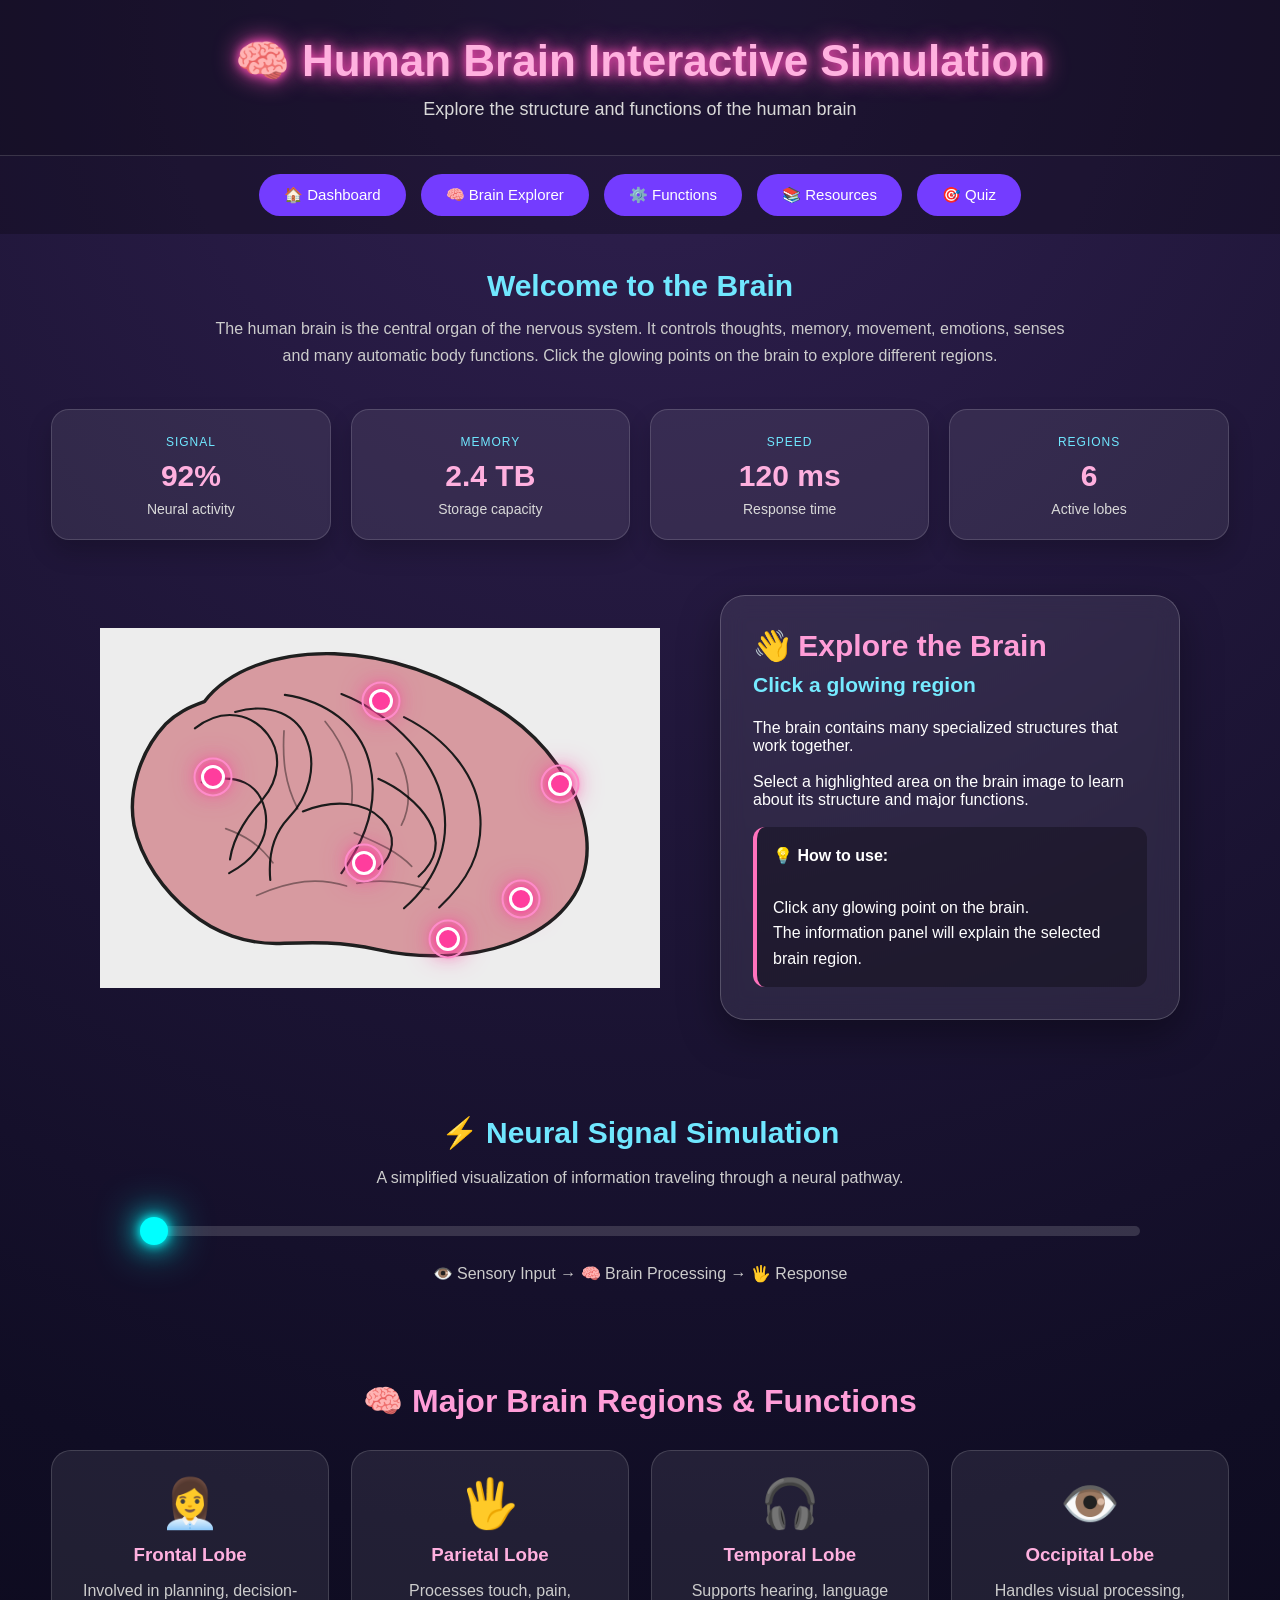
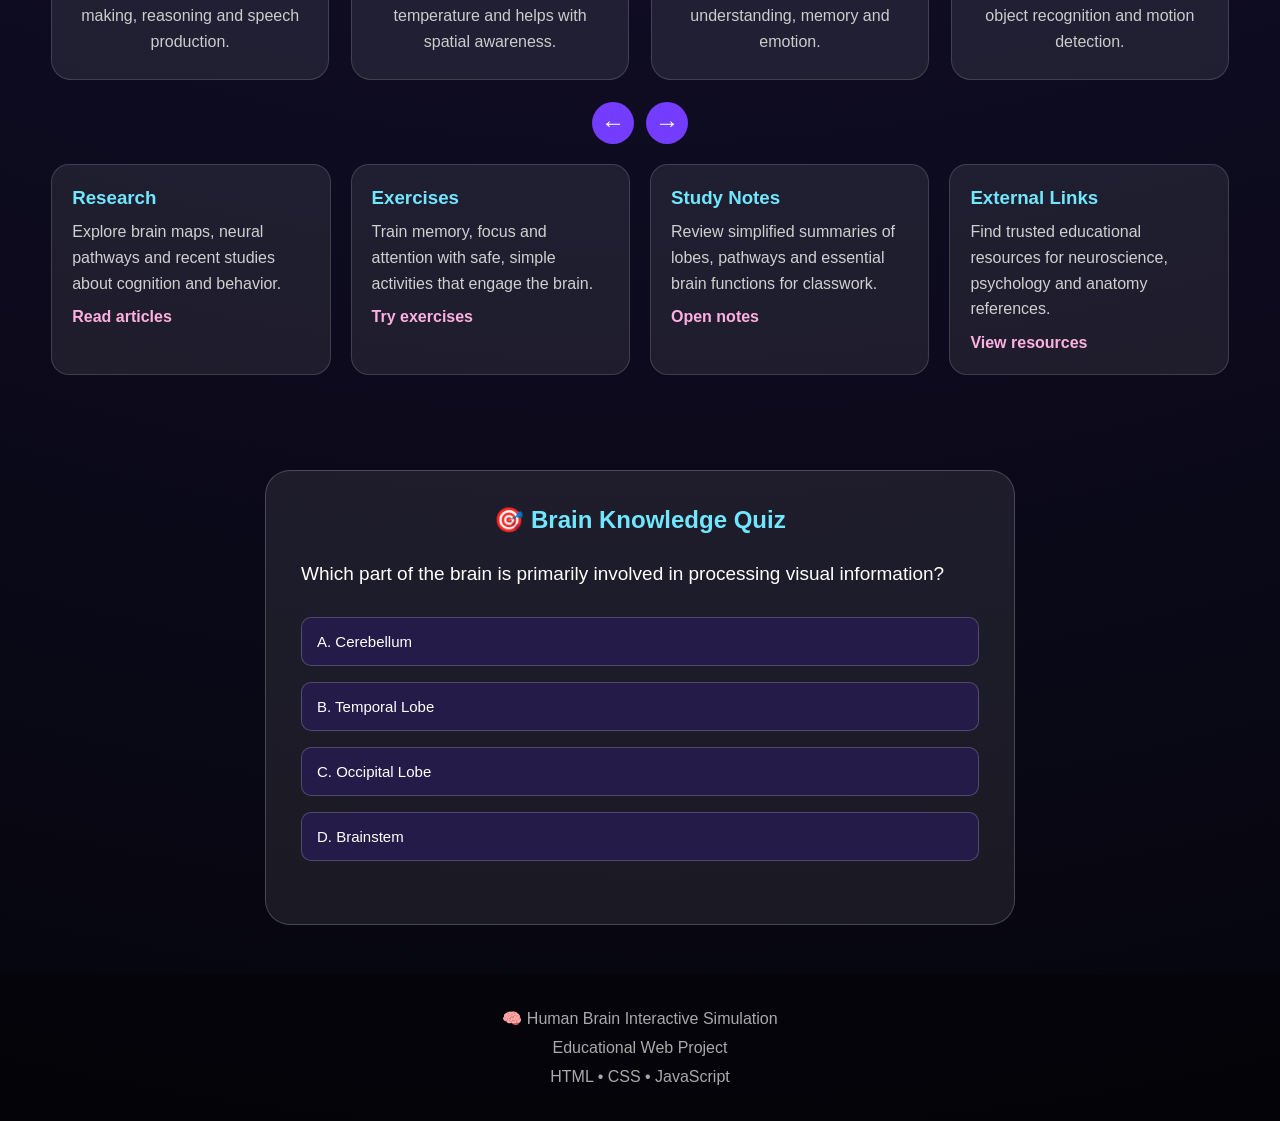
==== index.html @ b9a17d15 "Add Human Brain Interactive Simulation" ====
<!DOCTYPE html>
<html lang="en">
<head>
<meta charset="UTF-8">

<meta name="viewport"
      content="width=device-width, initial-scale=1.0">

<title>Human Brain Interactive Simulation</title>

<style>

/* =====================================================
   GENERAL
===================================================== */

* {
    margin: 0;
    padding: 0;
    box-sizing: border-box;
}

html {
    scroll-behavior: smooth;
}

body {
    font-family: Arial, Helvetica, sans-serif;

    background:
        radial-gradient(circle at top,
        #302050,
        #100d24 55%,
        #05050d);

    color: white;

    min-height: 100vh;
}


/* =====================================================
   HEADER
===================================================== */

header {
    text-align: center;

    padding: 35px 20px;

    background: rgba(0, 0, 0, 0.35);

    border-bottom: 1px solid
                rgba(255,255,255,0.15);
}

header h1 {
    font-size: 44px;

    color: #ffb1df;

    text-shadow:
        0 0 10px #ff4fb7,
        0 0 25px #ff4fb7;
}

header p {
    margin-top: 12px;

    font-size: 18px;

    color: #d9d9d9;
}


/* =====================================================
   NAVIGATION
===================================================== */

nav {
    display: flex;

    justify-content: center;

    gap: 15px;

    padding: 18px;

    flex-wrap: wrap;

    background: rgba(0,0,0,0.25);
}

nav button,
nav a {
    border: none;

    padding: 12px 25px;

    border-radius: 30px;

    background: #743cff;

    color: white;

    font-size: 15px;

    cursor: pointer;

    transition: 0.3s;

    text-decoration: none;
}

nav button:hover,
nav a:hover {
    background: #a66bff;

    transform: translateY(-3px);

    box-shadow:
        0 5px 20px rgba(150,80,255,0.5);
}


/* =====================================================
   MAIN CONTAINER
===================================================== */

.container {
    width: 92%;

    max-width: 1250px;

    margin: auto;
}


/* =====================================================
   INTRODUCTION
===================================================== */

.introduction {
    text-align: center;

    padding: 35px 10px 10px;
}

.introduction h2 {
    color: #70e7ff;

    font-size: 30px;

    margin-bottom: 12px;
}

.introduction p {
    color: #cccccc;

    line-height: 1.7;

    max-width: 850px;

    margin: auto;
}


/* =====================================================
   DASHBOARD
===================================================== */

.dashboard {
    display: grid;
    grid-template-columns: repeat(auto-fit, minmax(180px, 1fr));
    gap: 20px;
    padding: 30px 0 10px;
}

.metric-card {
    background: rgba(255,255,255,0.08);
    border: 1px solid rgba(255,255,255,0.15);
    border-radius: 18px;
    padding: 22px 18px;
    text-align: center;
    box-shadow: 0 12px 24px rgba(0,0,0,0.2);
}

.metric-card .tag {
    display: inline-block;
    margin-bottom: 10px;
    font-size: 12px;
    letter-spacing: 1px;
    text-transform: uppercase;
    color: #70e7ff;
}

.metric-card .value {
    font-size: 30px;
    font-weight: bold;
    color: #ffb0df;
}

.metric-card .label {
    margin-top: 8px;
    font-size: 14px;
    color: #d9d9d9;
}


/* =====================================================
   BRAIN EXPLORER
===================================================== */

.brain-section {

    display: flex;

    justify-content: center;

    align-items: center;

    gap: 60px;

    flex-wrap: wrap;

    padding: 45px 0;
}


/* =====================================================
   REAL BRAIN IMAGE
===================================================== */

.real-brain {

    position: relative;

    width: 560px;

    max-width: 95%;

    animation:
        brainFloat 4s ease-in-out infinite;
}

.brain-visual {

    position: relative;

    width: 100%;

    height: 360px;

    border-radius: 0;

    background: #ededed;

    overflow: hidden;

    display: flex;

    align-items: center;

    justify-content: center;
}

.brain-svg {

    width: 100%;

    height: 100%;

    display: block;

    animation: brainBreath 4s ease-in-out infinite;
}

.brain-animated {

    position: absolute;

    inset: 0;

    pointer-events: none;

    background:
        radial-gradient(circle at 30% 20%, rgba(255,255,255,0.5), transparent 18%),
        radial-gradient(circle at 65% 55%, rgba(255,120,200,0.18), transparent 24%),
        radial-gradient(circle at 50% 50%, rgba(255,255,255,0.08), transparent 52%);

    animation: brainGlow 3s ease-in-out infinite;
}

.brain-shell {

    fill: #d79aa0;

    stroke: #1f1f1f;

    stroke-width: 4;

    stroke-linejoin: round;
}

.brain-groove {

    fill: none;

    stroke: #1b1b1b;

    stroke-width: 2.5;

    stroke-linecap: round;
}

.brain-detail {

    fill: none;

    stroke: rgba(0,0,0,0.4);

    stroke-width: 2;

    stroke-linecap: round;
}

.neuron {

    position: absolute;

    width: 10px;

    height: 10px;

    border-radius: 50%;

    background: rgba(116, 240, 255, 0.9);

    box-shadow:
        0 0 10px rgba(116, 240, 255, 0.8),
        0 0 18px rgba(255, 110, 210, 0.7);

    animation: neuronPulse 2.8s ease-in-out infinite;
}

.neuron:nth-child(1) { left: 24%; top: 30%; animation-delay: 0s; }
.neuron:nth-child(2) { left: 41%; top: 20%; animation-delay: 0.3s; }
.neuron:nth-child(3) { left: 56%; top: 24%; animation-delay: 0.6s; }
.neuron:nth-child(4) { left: 69%; top: 31%; animation-delay: 0.9s; }
.neuron:nth-child(5) { left: 48%; top: 43%; animation-delay: 1.2s; }
.neuron:nth-child(6) { left: 31%; top: 48%; animation-delay: 1.5s; }
.neuron:nth-child(7) { left: 62%; top: 56%; animation-delay: 1.8s; }
.neuron:nth-child(8) { left: 46%; top: 64%; animation-delay: 2.1s; }
.neuron:nth-child(9) { left: 70%; top: 68%; animation-delay: 2.4s; }
.neuron:nth-child(10) { left: 58%; top: 80%; animation-delay: 2.7s; }
.neuron:nth-child(11) { left: 35%; top: 72%; animation-delay: 3s; }
.neuron:nth-child(12) { left: 21%; top: 60%; animation-delay: 3.3s; }


/* =====================================================
   BRAIN HOTSPOTS
===================================================== */

.hotspot {

    position: absolute;

    width: 24px;

    height: 24px;

    border-radius: 50%;

    border: 3px solid white;

    background: #ff3d9d;

    cursor: pointer;

    z-index: 10;

    box-shadow:
        0 0 8px #ff3d9d,
        0 0 18px #ff3d9d,
        0 0 30px #ff3d9d;

    transition: 0.3s;
}


/* Pulsating outer circle */

.hotspot::before {

    content: "";

    position: absolute;

    width: 35px;

    height: 35px;

    left: 50%;

    top: 50%;

    transform:
        translate(-50%, -50%);

    border:
        2px solid #ff8bca;

    border-radius: 50%;

    animation: pulse 1.6s infinite;
}


/* Hover */

.hotspot:hover {

    transform: scale(1.45);

    background: cyan;

    box-shadow:
        0 0 10px cyan,
        0 0 25px cyan,
        0 0 40px cyan;
}


/* =====================================================
   HOTSPOT LABELS
===================================================== */

.hotspot span {

    position: absolute;

    left: 32px;

    top: -6px;

    background:
        rgba(0,0,0,0.9);

    padding: 7px 11px;

    border-radius: 7px;

    color: white;

    font-size: 13px;

    white-space: nowrap;

    opacity: 0;

    pointer-events: none;

    transition: 0.3s;

    border: 1px solid
            rgba(255,255,255,0.3);
}

.hotspot:hover span {
    opacity: 1;
}


/* =====================================================
   HOTSPOT POSITIONS
===================================================== */

/*
   These positions assume a
   SIDE-VIEW BRAIN IMAGE.
*/

.frontal-hotspot {

    left: 18%;

    top: 38%;
}

.parietal-hotspot {

    left: 48%;

    top: 17%;
}

.temporal-hotspot {

    left: 45%;

    top: 62%;
}

.occipital-hotspot {

    left: 80%;

    top: 40%;
}

.cerebellum-hotspot {

    left: 73%;

    top: 72%;
}

.brainstem-hotspot {

    left: 60%;

    top: 83%;
}


/* =====================================================
   INFORMATION CARD
===================================================== */

.info-card {

    width: 460px;

    min-height: 390px;

    padding: 32px;

    border-radius: 25px;

    background:
        rgba(255,255,255,0.08);

    border:
        1px solid
        rgba(255,255,255,0.2);

    backdrop-filter: blur(12px);

    box-shadow:
        0 15px 40px
        rgba(0,0,0,0.35);

    transition: 0.3s;
}

.info-card h2 {

    color: #ff9dd8;

    font-size: 30px;

    margin-bottom: 10px;
}

.character {

    color: #75eaff;

    font-size: 21px;

    font-weight: bold;

    margin-bottom: 22px;
}

.info-card h3 {

    margin-top: 10px;

    color: #fff;
}

.info-card ul {

    margin: 15px 0 20px 22px;

    line-height: 1.8;

    color: #eeeeee;
}

.example {

    padding: 16px;

    border-radius: 12px;

    background:
        rgba(0,0,0,0.3);

    border-left:
        4px solid #ff72bd;

    line-height: 1.6;
}


/* =====================================================
   NEURAL SIGNAL SECTION
===================================================== */

.signal-section {

    text-align: center;

    padding: 50px 0;
}

.signal-section h2 {

    color: #70e7ff;

    font-size: 30px;

    margin-bottom: 15px;
}

.signal-section p {

    color: #cccccc;

    line-height: 1.6;
}


/* Signal track */

.signal-track {

    width: 90%;

    max-width: 1000px;

    height: 10px;

    margin:
        35px auto 25px;

    background:
        rgba(255,255,255,0.15);

    border-radius: 20px;

    position: relative;

    overflow: visible;
}


/* Moving signal */

.signal {

    position: absolute;

    width: 28px;

    height: 28px;

    top: -9px;

    left: 0;

    border-radius: 50%;

    background: cyan;

    box-shadow:
        0 0 10px cyan,
        0 0 25px cyan,
        0 0 45px cyan;

    animation:
        moveSignal 3s linear infinite;
}


/* =====================================================
   FUNCTION CARDS
===================================================== */

#functions {

    padding: 45px 0;
}

.section-title {

    text-align: center;

    color: #ff9dd8;

    font-size: 32px;

    margin-bottom: 30px;
}

.functions {
    display: grid;
    grid-template-columns: repeat(auto-fit, minmax(230px, 1fr));
    gap: 22px;
}

.function-slider {
    position: relative;
    overflow: hidden;
    margin-top: 18px;
}

.function-slides {
    display: flex;
    transition: transform 0.5s ease;
}

.function-slide {
    min-width: 100%;
    display: grid;
    grid-template-columns: repeat(auto-fit, minmax(220px, 1fr));
    gap: 22px;
}

.function-card {

    padding: 25px;

    min-height: 210px;

    text-align: center;

    border-radius: 20px;

    background:
        rgba(255,255,255,0.08);

    border:
        1px solid
        rgba(255,255,255,0.15);

    transition: 0.3s;
}

.function-card:hover {

    transform:
        translateY(-10px)
        scale(1.02);

    background:
        rgba(255,255,255,0.14);

    box-shadow:
        0 15px 30px
        rgba(0,0,0,0.3);
}

.emoji {

    font-size: 48px;

    margin-bottom: 12px;
}

.function-card h3 {

    color: #ffb0df;

    margin-bottom: 12px;
}

.function-card p {

    color: #cccccc;

    line-height: 1.6;
}

.slider-controls {
    display: flex;
    justify-content: center;
    gap: 12px;
    margin-top: 22px;
}

.slider-controls button {
    border: none;
    border-radius: 50%;
    width: 42px;
    height: 42px;
    background: #743cff;
    color: white;
    font-size: 24px;
    cursor: pointer;
    transition: 0.3s;
}

.slider-controls button:hover {
    background: #9d6cff;
    transform: translateY(-2px);
}

.resource-grid {
    display: grid;
    grid-template-columns: repeat(auto-fit, minmax(220px, 1fr));
    gap: 20px;
    margin-top: 20px;
}

.resource-card {
    background: rgba(255,255,255,0.08);
    border: 1px solid rgba(255,255,255,0.15);
    border-radius: 18px;
    padding: 22px 20px;
    color: #eaeaea;
}

.resource-card h3 {
    color: #70e7ff;
    margin-bottom: 10px;
}

.resource-card p {
    color: #d0d0d0;
    line-height: 1.6;
    margin-bottom: 12px;
}

.resource-card a {
    color: #ffb0df;
    text-decoration: none;
    font-weight: bold;
}

.resource-card a:hover {
    text-decoration: underline;
}


/* =====================================================
   QUIZ
===================================================== */

.quiz {

    max-width: 750px;

    margin:
        50px auto;

    padding: 35px;

    border-radius: 25px;

    background:
        rgba(255,255,255,0.08);

    border:
        1px solid
        rgba(255,255,255,0.2);
}

.quiz h2 {

    text-align: center;

    color: #70e7ff;

    margin-bottom: 25px;
}

#question {

    font-size: 19px;

    line-height: 1.6;

    margin-bottom: 20px;
}

.option {

    width: 100%;

    padding: 15px;

    margin: 8px 0;

    border-radius: 10px;

    border:
        1px solid
        rgba(255,255,255,0.2);

    background:
        #251b48;

    color: white;

    cursor: pointer;

    text-align: left;

    font-size: 15px;

    transition: 0.2s;
}

.option:hover {

    background: #51347e;

    transform:
        translateX(5px);
}

#quizResult {

    margin-top: 20px;

    font-size: 18px;

    font-weight: bold;

    text-align: center;
}


/* =====================================================
   QUIZ NEXT BUTTON
===================================================== */

#nextQuestion {

    display: none;

    margin: 20px auto 0;

    padding: 12px 25px;

    border: none;

    border-radius: 25px;

    background: #743cff;

    color: white;

    cursor: pointer;

    font-size: 15px;
}

#nextQuestion:hover {

    background: #a66bff;
}


/* =====================================================
   FOOTER
===================================================== */

footer {

    margin-top: 50px;

    padding: 30px;

    text-align: center;

    background:
        rgba(0,0,0,0.4);

    color: #aaaaaa;

    line-height: 1.8;
}


/* =====================================================
   ANIMATIONS
===================================================== */

@keyframes brainFloat {

    0%, 100% {
        transform:
            translateY(0);
    }

    50% {
        transform:
            translateY(-10px);
    }
}


@keyframes pulse {

    0% {

        transform:
            translate(-50%, -50%)
            scale(0.6);

        opacity: 1;
    }

    100% {

        transform:
            translate(-50%, -50%)
            scale(1.8);

        opacity: 0;
    }
}


@keyframes moveSignal {

    0% {

        left: 0%;
    }

    100% {

        left: 100%;
    }
}

@keyframes brainBreath {

    0%, 100% {
        transform: scale(1) translateY(0px);
        filter: saturate(1) brightness(1);
    }

    50% {
        transform: scale(1.015) translateY(-5px);
        filter: saturate(1.08) brightness(1.04);
    }
}

@keyframes brainGlow {

    0%, 100% {
        opacity: 0.5;
        transform: scale(0.98);
    }

    50% {
        opacity: 1;
        transform: scale(1.04);
    }
}

@keyframes neuronPulse {

    0%, 100% {
        transform: scale(0.9);
        opacity: 0.7;
    }

    50% {
        transform: scale(1.35);
        opacity: 1;
    }
}


/* =====================================================
   MOBILE RESPONSIVE
===================================================== */

@media(max-width: 700px) {

    header h1 {

        font-size: 30px;
    }

    header p {

        font-size: 15px;
    }

    .brain-section {

        gap: 30px;
    }

    .real-brain {

        width: 360px;
    }

    .info-card {

        width: 95%;

        padding: 25px;
    }

    .hotspot {

        width: 18px;

        height: 18px;
    }

    .hotspot span {

        font-size: 10px;

        left: 25px;
    }

    .section-title {

        font-size: 27px;
    }
}

</style>
</head>


<body>


<!-- =====================================================
     HEADER
===================================================== -->

<header>

    <h1>
        🧠 Human Brain Interactive Simulation
    </h1>

    <p>
        Explore the structure and functions of the human brain
    </p>

</header>


<!-- =====================================================
     NAVIGATION
===================================================== -->

<nav>
    <a href="index.html">🏠 Dashboard</a>
    <a href="explorer.html">🧠 Brain Explorer</a>
    <a href="functions.html">⚙️ Functions</a>
    <a href="resources.html">📚 Resources</a>
    <a href="index.html#quiz">🎯 Quiz</a>
</nav>


<div class="container">


<!-- =====================================================
     INTRODUCTION
===================================================== -->

<section class="introduction">

    <h2>
        Welcome to the Brain
    </h2>

    <p>

        The human brain is the central organ of the
        nervous system. It controls thoughts, memory,
        movement, emotions, senses and many automatic
        body functions.

        Click the glowing points on the brain to
        explore different regions.

    </p>

</section>


<section class="dashboard">

    <div class="metric-card">
        <div class="tag">Signal</div>
        <div class="value">92%</div>
        <div class="label">Neural activity</div>
    </div>

    <div class="metric-card">
        <div class="tag">Memory</div>
        <div class="value">2.4 TB</div>
        <div class="label">Storage capacity</div>
    </div>

    <div class="metric-card">
        <div class="tag">Speed</div>
        <div class="value">120 ms</div>
        <div class="label">Response time</div>
    </div>

    <div class="metric-card">
        <div class="tag">Regions</div>
        <div class="value">6</div>
        <div class="label">Active lobes</div>
    </div>

</section>


<!-- =====================================================
     BRAIN EXPLORER
===================================================== -->

<section
    class="brain-section"
    id="brain">


    <!-- REAL BRAIN -->

    <div class="real-brain">

        <div class="brain-visual" aria-label="Animated brain illustration">
            <svg class="brain-svg" viewBox="0 0 650 420" xmlns="http://www.w3.org/2000/svg" role="img" aria-label="Human brain illustration">
                <path class="brain-shell" d="M120 86
                    C147 50, 203 28, 272 30
                    C341 32, 405 58, 465 96
                    C519 131, 560 188, 566 244
                    C572 303, 536 343, 487 364
                    C430 388, 365 385, 321 375
                    C278 365, 239 367, 208 368
                    C170 369, 133 356, 104 332
                    C73 307, 46 270, 38 230
                    C31 193, 44 145, 75 112
                    C88 99, 101 93, 120 86 Z"/>

                <path class="brain-groove" d="M109 117 C143 91, 176 101, 194 124 C210 145, 209 175, 188 200 C173 217, 154 241, 150 270"/>
                <path class="brain-groove" d="M156 98 C197 86, 230 102, 240 132 C251 161, 243 196, 218 222 C203 238, 194 260, 197 294"/>
                <path class="brain-groove" d="M214 78 C261 85, 301 113, 312 155 C324 198, 311 243, 280 286"/>
                <path class="brain-groove" d="M280 77 C331 97, 382 144, 396 194 C410 245, 394 291, 353 327"/>
                <path class="brain-groove" d="M353 104 C403 129, 439 172, 442 220 C445 263, 427 295, 394 326"/>
                <path class="brain-groove" d="M117 180 C159 168, 184 182, 191 213 C197 245, 179 270, 149 286"/>
                <path class="brain-groove" d="M235 214 C272 199, 307 203, 327 223 C345 242, 342 264, 323 281"/>
                <path class="brain-groove" d="M323 176 C346 186, 370 204, 382 225 C396 249, 391 271, 370 290"/>

                <path class="brain-detail" d="M213 120 C211 154, 214 182, 229 211"/>
                <path class="brain-detail" d="M261 109 C287 140, 295 171, 292 205"/>
                <path class="brain-detail" d="M344 146 C361 175, 362 207, 350 230"/>
                <path class="brain-detail" d="M145 234 C167 242, 184 252, 200 274"/>
                <path class="brain-detail" d="M295 239 C320 250, 343 259, 362 278"/>
                <path class="brain-detail" d="M181 312 C223 294, 253 291, 286 301"/>
                <path class="brain-detail" d="M298 298 C322 293, 351 295, 382 305"/>
            </svg>
        </div>


        <!-- FRONTAL -->

        <button
            class="hotspot frontal-hotspot"
            onclick="showPart('frontal')">

            <span>
                Frontal Lobe
            </span>

        </button>


        <!-- PARIETAL -->

        <button
            class="hotspot parietal-hotspot"
            onclick="showPart('parietal')">

            <span>
                Parietal Lobe
            </span>

        </button>


        <!-- TEMPORAL -->

        <button
            class="hotspot temporal-hotspot"
            onclick="showPart('temporal')">

            <span>
                Temporal Lobe
            </span>

        </button>


        <!-- OCCIPITAL -->

        <button
            class="hotspot occipital-hotspot"
            onclick="showPart('occipital')">

            <span>
                Occipital Lobe
            </span>

        </button>


        <!-- CEREBELLUM -->

        <button
            class="hotspot cerebellum-hotspot"
            onclick="showPart('cerebellum')">

            <span>
                Cerebellum
            </span>

        </button>


        <!-- BRAINSTEM -->

        <button
            class="hotspot brainstem-hotspot"
            onclick="showPart('brainstem')">

            <span>
                Brainstem
            </span>

        </button>

    </div>


    <!-- INFORMATION CARD -->

    <div
        class="info-card"
        id="infoCard">


        <h2>
            👋 Explore the Brain
        </h2>


        <div class="character">

            Click a glowing region

        </div>


        <p>

            The brain contains many specialized
            structures that work together.

        </p>


        <br>


        <p>

            Select a highlighted area on the
            brain image to learn about its
            structure and major functions.

        </p>


        <br>


        <div class="example">

            💡 <b>How to use:</b>

            <br><br>

            Click any glowing point on the
            brain.

            <br>

            The information panel will explain
            the selected brain region.

        </div>

    </div>

</section>


<!-- =====================================================
     NEURAL SIGNAL
===================================================== -->

<section
    class="signal-section"
    id="signal">


    <h2>
        ⚡ Neural Signal Simulation
    </h2>


    <p>

        A simplified visualization of information
        traveling through a neural pathway.

    </p>


    <div class="signal-track">

        <div class="signal"></div>

    </div>


    <p>

        👁️ Sensory Input

        →

        🧠 Brain Processing

        →

        🖐️ Response

    </p>

</section>


<!-- =====================================================
     BRAIN FUNCTIONS
===================================================== -->

<section id="functions">


    <h2 class="section-title">

        🧠 Major Brain Regions & Functions

    </h2>


    <div class="function-slider">
        <div class="function-slides" id="functionSlides">

            <div class="function-slide">
                <div class="function-card">
                    <div class="emoji">👩‍💼</div>
                    <h3>Frontal Lobe</h3>
                    <p>Involved in planning, decision-making, reasoning and speech production.</p>
                </div>

                <div class="function-card">
                    <div class="emoji">🖐️</div>
                    <h3>Parietal Lobe</h3>
                    <p>Processes touch, pain, temperature and helps with spatial awareness.</p>
                </div>

                <div class="function-card">
                    <div class="emoji">🎧</div>
                    <h3>Temporal Lobe</h3>
                    <p>Supports hearing, language understanding, memory and emotion.</p>
                </div>

                <div class="function-card">
                    <div class="emoji">👁️</div>
                    <h3>Occipital Lobe</h3>
                    <p>Handles visual processing, object recognition and motion detection.</p>
                </div>
            </div>

            <div class="function-slide">
                <div class="function-card">
                    <div class="emoji">🤸</div>
                    <h3>Cerebellum</h3>
                    <p>Coordinates movement, balance, posture and precision during action.</p>
                </div>

                <div class="function-card">
                    <div class="emoji">❤️</div>
                    <h3>Brainstem</h3>
                    <p>Controls breathing, heartbeat, alertness and basic survival functions.</p>
                </div>

                <div class="function-card">
                    <div class="emoji">🧠</div>
                    <h3>Hippocampus</h3>
                    <p>Helps form new memories and connects experiences with context.</p>
                </div>

                <div class="function-card">
                    <div class="emoji">⚡</div>
                    <h3>Thalamus</h3>
                    <p>Relays sensory information before it reaches higher brain regions.</p>
                </div>
            </div>

            <div class="function-slide">
                <div class="function-card">
                    <div class="emoji">🧩</div>
                    <h3>Amygdala</h3>
                    <p>Processes emotions and helps detect threats or social signals.</p>
                </div>

                <div class="function-card">
                    <div class="emoji">🏃</div>
                    <h3>Motor Cortex</h3>
                    <p>Plans and executes voluntary muscle movement across the body.</p>
                </div>

                <div class="function-card">
                    <div class="emoji">🗣️</div>
                    <h3>Broca Area</h3>
                    <p>Helps produce fluent speech and language expression.</p>
                </div>

                <div class="function-card">
                    <div class="emoji">📖</div>
                    <h3>Wernicke Area</h3>
                    <p>Helps understand spoken and written language meaning.</p>
                </div>
            </div>
        </div>
    </div>

    <div class="slider-controls">
        <button id="prevSlide" aria-label="Previous slide">←</button>
        <button id="nextSlide" aria-label="Next slide">→</button>
    </div>

    <div class="resource-grid">
        <div class="resource-card">
            <h3>Research</h3>
            <p>Explore brain maps, neural pathways and recent studies about cognition and behavior.</p>
            <a href="#">Read articles</a>
        </div>

        <div class="resource-card">
            <h3>Exercises</h3>
            <p>Train memory, focus and attention with safe, simple activities that engage the brain.</p>
            <a href="#">Try exercises</a>
        </div>

        <div class="resource-card">
            <h3>Study Notes</h3>
            <p>Review simplified summaries of lobes, pathways and essential brain functions for classwork.</p>
            <a href="#">Open notes</a>
        </div>

        <div class="resource-card">
            <h3>External Links</h3>
            <p>Find trusted educational resources for neuroscience, psychology and anatomy references.</p>
            <a href="#">View resources</a>
        </div>
    </div>

</section>


<!-- =====================================================
     QUIZ
===================================================== -->

<section
    class="quiz"
    id="quiz">


    <h2>
        🎯 Brain Knowledge Quiz
    </h2>


    <p id="question">

        Which part of the brain is primarily
        involved in processing visual information?

    </p>


    <button
        class="option"
        onclick="checkAnswer(this, false)">

        A. Cerebellum

    </button>


    <button
        class="option"
        onclick="checkAnswer(this, false)">

        B. Temporal Lobe

    </button>


    <button
        class="option"
        onclick="checkAnswer(this, true)">

        C. Occipital Lobe

    </button>


    <button
        class="option"
        onclick="checkAnswer(this, false)">

        D. Brainstem

    </button>


    <div id="quizResult"></div>


    <button
        id="nextQuestion"
        onclick="nextQuestion()">

        Next Question →

    </button>

</section>


</div>


<!-- =====================================================
     FOOTER
===================================================== -->

<footer>

    <p>
        🧠 Human Brain Interactive Simulation
    </p>

    <p>
        Educational Web Project
    </p>

    <p>
        HTML • CSS • JavaScript
    </p>

</footer>


<script>


/* =====================================================
   BRAIN DATA
===================================================== */

const brainParts = {


    frontal: {

        name: "👩‍💼 Frontal Lobe",

        character: "The Manager",

        functions: [

            "Planning and decision-making",

            "Problem solving and reasoning",

            "Voluntary movement",

            "Personality and behavior",

            "Speech production"
        ],

        example:
        "When you plan your day, solve a problem or decide what action to take, the frontal lobe is involved."

    },


    parietal: {

        name: "🖐️ Parietal Lobe",

        character: "The Sensor",

        functions: [

            "Processes touch",

            "Processes temperature",

            "Processes pain",

            "Spatial awareness",

            "Helps identify object location"
        ],

        example:
        "When you touch an object and identify its temperature or texture, sensory processing involves the parietal lobe."

    },


    temporal: {

        name: "🎧 Temporal Lobe",

        character: "The Listener",

        functions: [

            "Processes sound",

            "Language comprehension",

            "Memory processing",

            "Object recognition",

            "Emotional processing"
        ],

        example:
        "When you listen to someone speaking and understand what they are saying, the temporal lobe is involved."

    },


    occipital: {

        name: "👁️ Occipital Lobe",

        character: "The Viewer",

        functions: [

            "Processes visual information",

            "Processes shapes",

            "Processes color",

            "Processes motion",

            "Visual recognition"
        ],

        example:
        "When you look at a picture and identify its colors, shapes and objects, visual processing occurs mainly in the occipital lobe."

    },


    cerebellum: {

        name: "🤸 Cerebellum",

        character: "The Coordinator",

        functions: [

            "Coordinates movement",

            "Maintains balance",

            "Supports posture",

            "Motor learning",

            "Improves movement precision"
        ],

        example:
        "When you walk, ride a bicycle or perform a coordinated movement, the cerebellum contributes to coordination and balance."

    },


    brainstem: {

        name: "❤️ Brainstem",

        character: "The Controller",

        functions: [

            "Supports breathing",

            "Helps regulate heart rate",

            "Controls important reflexes",

            "Supports alertness and arousal",

            "Connects brain with spinal cord"
        ],

        example:
        "The brainstem contains important neural pathways and supports automatic functions such as breathing and cardiovascular regulation."

    }

};


/* =====================================================
   DISPLAY BRAIN INFORMATION
===================================================== */

function showPart(part) {


    const data = brainParts[part];


    let list = "";


    data.functions.forEach(function(item) {

        list += `<li>${item}</li>`;

    });


    document.getElementById("infoCard").innerHTML = `

        <h2>
            ${data.name}
        </h2>

        <div class="character">

            Character:
            ${data.character}

        </div>

        <h3>
            🔬 Main Functions
        </h3>

        <ul>
            ${list}
        </ul>

        <div class="example">

            💡 <b>Real-Life Example:</b>

            <br>

            ${data.example}

        </div>

    `;


    /* Smooth highlight */

    document.getElementById("infoCard")
        .style.transform = "scale(1.02)";


    setTimeout(function() {

        document.getElementById("infoCard")
            .style.transform = "scale(1)";

    }, 250);

}


/* =====================================================
   NAVIGATION
===================================================== */

function scrollToSection(id) {

    const element =
        document.getElementById(id);


    if (element) {

        element.scrollIntoView({

            behavior: "smooth",

            block: "start"

        });

    }

}


/* =====================================================
   QUIZ QUESTIONS
===================================================== */

const quizQuestions = [


    {

        question:
        "Which part of the brain is primarily involved in processing visual information?",

        options: [

            "A. Cerebellum",

            "B. Temporal Lobe",

            "C. Occipital Lobe",

            "D. Brainstem"

        ],

        answer: 2

    },


    {

        question:
        "Which brain region is important for coordination and balance?",

        options: [

            "A. Cerebellum",

            "B. Occipital Lobe",

            "C. Frontal Lobe",

            "D. Temporal Lobe"

        ],

        answer: 0

    },


    {

        question:
        "Which lobe is strongly involved in planning and decision-making?",

        options: [

            "A. Occipital Lobe",

            "B. Frontal Lobe",

            "C. Temporal Lobe",

            "D. Cerebellum"

        ],

        answer: 1

    },


    {

        question:
        "Which structure connects the brain with the spinal cord and supports vital automatic functions?",

        options: [

            "A. Brainstem",

            "B. Parietal Lobe",

            "C. Cerebellum",

            "D. Occipital Lobe"

        ],

        answer: 0

    },


    {

        question:
        "Which structure is especially important for forming new memories?",

        options: [

            "A. Hippocampus",

            "B. Brainstem",

            "C. Occipital Lobe",

            "D. Motor Cortex"

        ],

        answer: 0

    },


    {

        question:
        "Which lobe processes touch, pain and temperature?",

        options: [

            "A. Temporal Lobe",

            "B. Parietal Lobe",

            "C. Frontal Lobe",

            "D. Occipital Lobe"

        ],

        answer: 1

    },


    {

        question:
        "Which area helps produce fluent spoken language?",

        options: [

            "A. Wernicke Area",

            "B. Cerebellum",

            "C. Broca Area",

            "D. Thalamus"

        ],

        answer: 2

    },


    {

        question:
        "What is one important role of the thalamus?",

        options: [

            "A. Relaying sensory information",

            "B. Controlling muscle balance",

            "C. Producing speech sounds",

            "D. Creating visual color"

        ],

        answer: 0

    },


    {

        question:
        "Which structure is strongly associated with processing emotional responses?",

        options: [

            "A. Amygdala",

            "B. Occipital Lobe",

            "C. Spinal Cord",

            "D. Cerebellum"

        ],

        answer: 0

    },


    {

        question:
        "What do neurons use to communicate across synapses?",

        options: [

            "A. Neurotransmitters",

            "B. Red blood cells",

            "C. Bone tissue",

            "D. Digestive enzymes"

        ],

        answer: 0

    }

];


let currentQuestion = 0;

let score = 0;

let answered = false;


/* =====================================================
   LOAD QUIZ QUESTION
===================================================== */

function loadQuestion() {


    const q =
        quizQuestions[currentQuestion];


    document.getElementById("question")
        .textContent = q.question;


    const buttons =
        document.querySelectorAll(".option");


    buttons.forEach(function(button, index) {

        button.textContent =
            q.options[index];

        button.style.background =
            "#251b48";

        button.style.pointerEvents =
            "auto";

    });


    document.getElementById("quizResult")
        .textContent = "";


    document.getElementById("nextQuestion")
        .style.display = "none";


    answered = false;

}


/* =====================================================
   CHECK ANSWER
===================================================== */

function checkAnswer(button, correct) {


    if (answered) {

        return;

    }


    answered = true;


    const buttons =
        document.querySelectorAll(".option");


    const q =
        quizQuestions[currentQuestion];


    const clickedIndex =
        Array.from(buttons)
            .indexOf(button);


    if (clickedIndex === q.answer) {


        score++;


        document.getElementById("quizResult")
            .textContent =
            "✅ Correct! Great job!";


        document.getElementById("quizResult")
            .style.color =
            "#70ff9b";


    } else {


        document.getElementById("quizResult")
            .textContent =
            "❌ Incorrect. The correct answer is " +
            q.options[q.answer];


        document.getElementById("quizResult")
            .style.color =
            "#ff8585";

    }


    buttons.forEach(function(btn) {

        btn.style.pointerEvents =
            "none";

    });


    document.getElementById("nextQuestion")
        .style.display = "block";

}


/* =====================================================
   NEXT QUESTION
===================================================== */

function nextQuestion() {


    currentQuestion++;


    if (currentQuestion >=
        quizQuestions.length) {


        document.getElementById("question")
            .textContent =
            "🎉 Quiz Completed!";


        document.querySelectorAll(".option")
            .forEach(function(button) {

                button.style.display =
                    "none";

            });


        document.getElementById("quizResult")
            .textContent =
            "Your Score: " +
            score +
            " / " +
            quizQuestions.length;


        document.getElementById("quizResult")
            .style.color =
            "#70e7ff";


        document.getElementById("nextQuestion")
            .style.display =
            "none";


        return;

    }


    loadQuestion();

}


/* =====================================================
   FUNCTION SLIDER
===================================================== */

const slides = Array.from(document.querySelectorAll('.function-slide'));
let currentSlideIndex = 0;

function updateFunctionSlider() {
    const track = document.getElementById('functionSlides');
    if (!track || slides.length === 0) return;

    track.style.transform = `translateX(-${currentSlideIndex * 100}%)`;
}

document.getElementById('prevSlide')?.addEventListener('click', () => {
    currentSlideIndex = (currentSlideIndex - 1 + slides.length) % slides.length;
    updateFunctionSlider();
});

document.getElementById('nextSlide')?.addEventListener('click', () => {
    currentSlideIndex = (currentSlideIndex + 1) % slides.length;
    updateFunctionSlider();
});

updateFunctionSlider();


/* =====================================================
   START QUIZ
===================================================== */

loadQuestion();


</script>


</body>
</html>
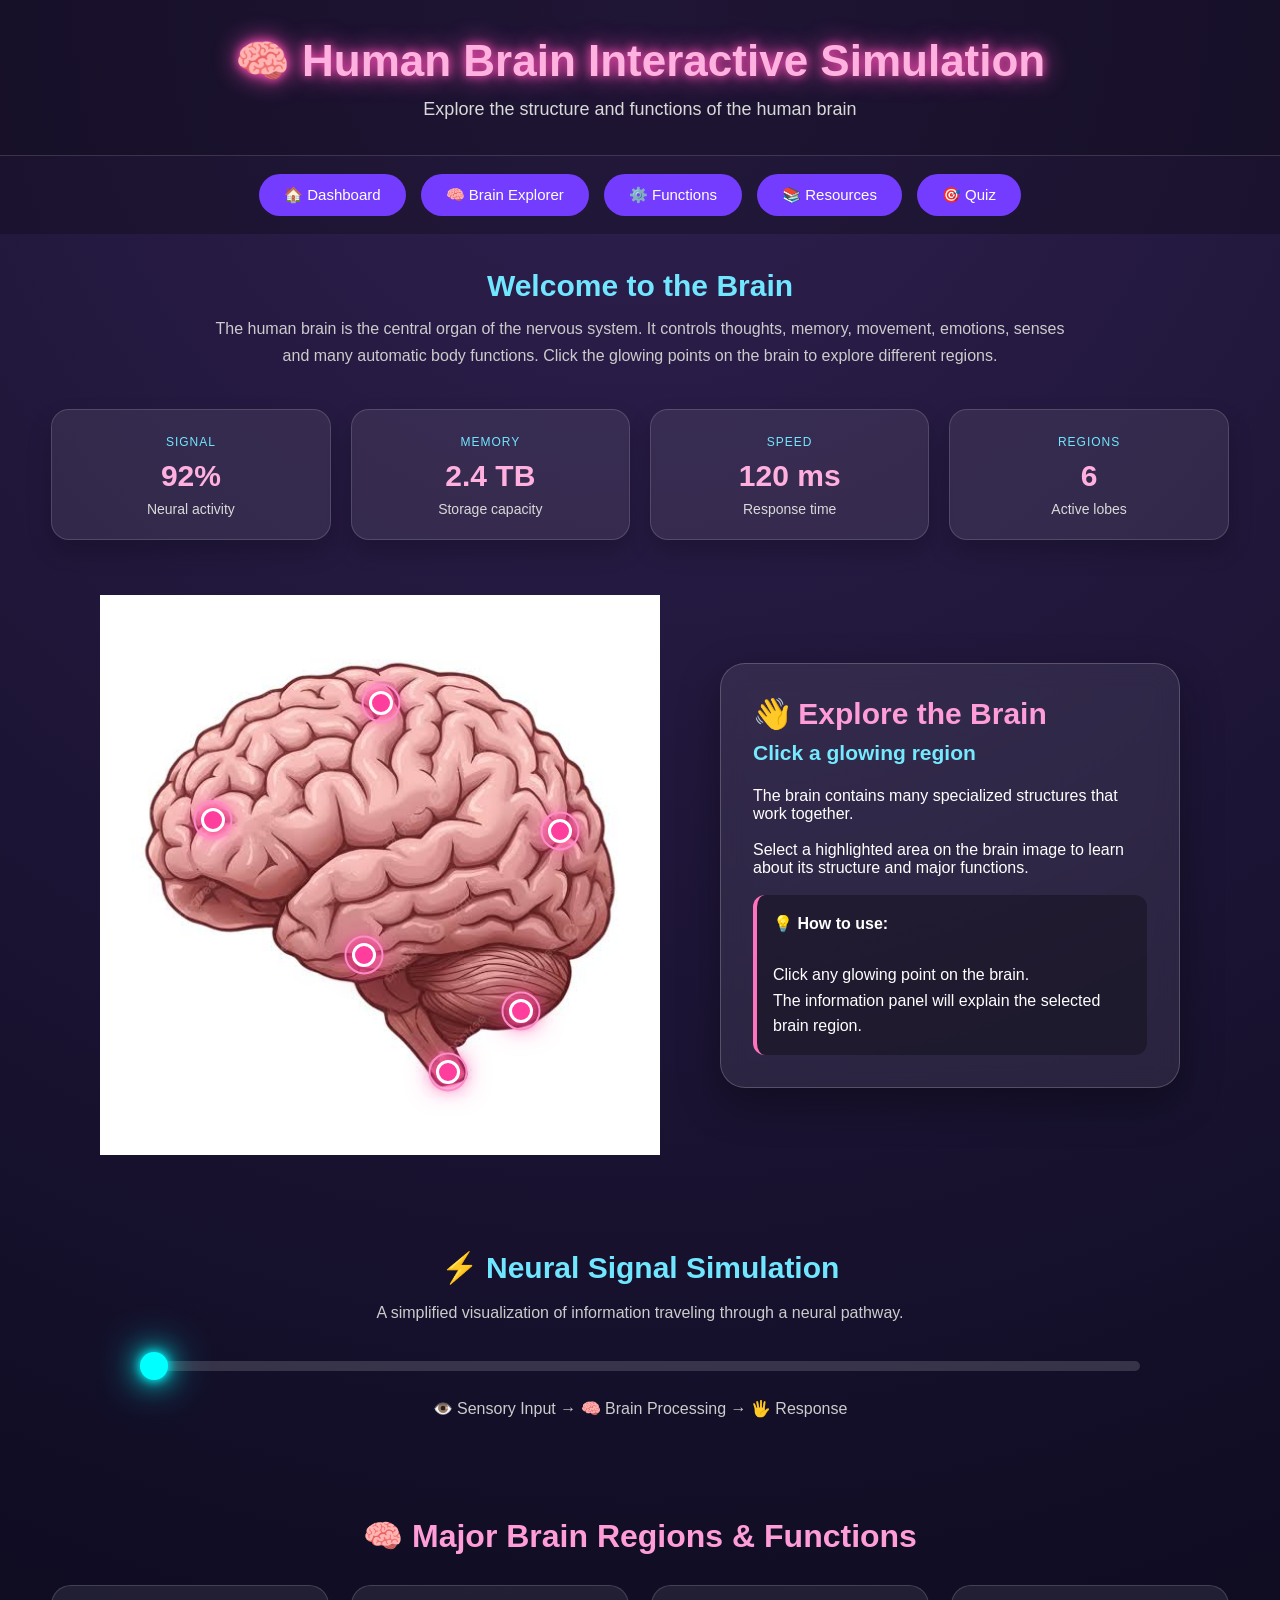
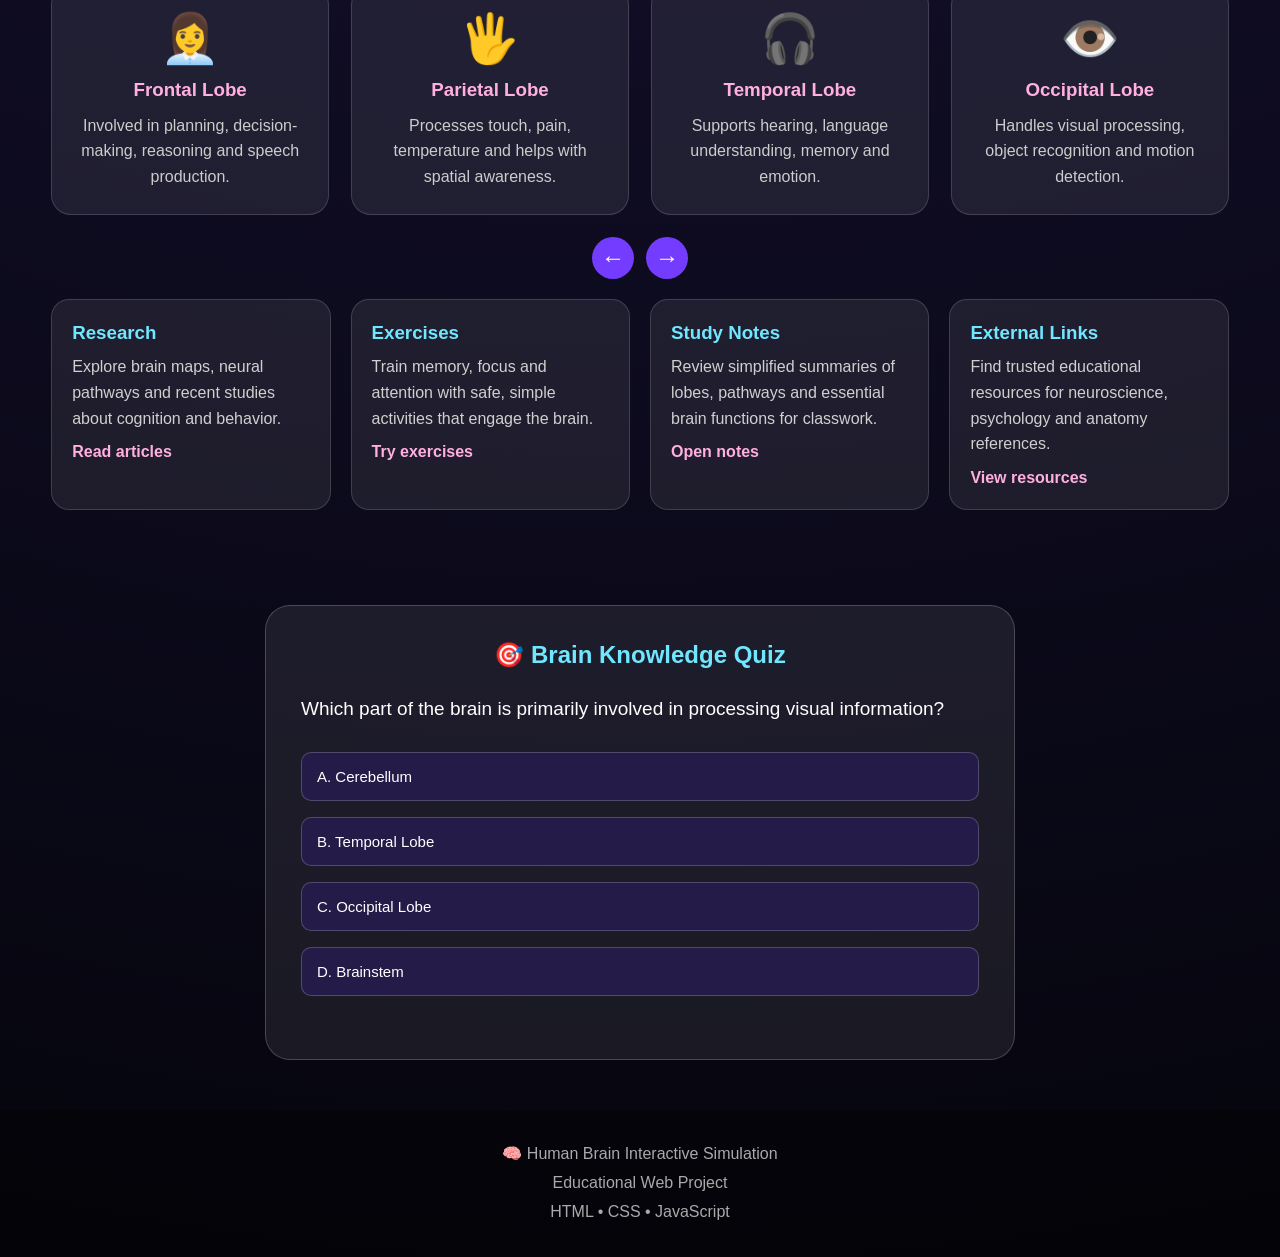
==== commit f09739b2: "Replace SVG brain with brain.png image" ====
--- a/index.html
+++ b/index.html
@@ -249,11 +249,7 @@
 
     width: 100%;
 
-    height: 360px;
-
-    border-radius: 0;
-
-    background: #ededed;
+    background: transparent;
 
     overflow: hidden;
 
@@ -264,97 +260,14 @@
     justify-content: center;
 }
 
-.brain-svg {
+.brain-img {
 
     width: 100%;
 
-    height: 100%;
-
     display: block;
 
     animation: brainBreath 4s ease-in-out infinite;
 }
-
-.brain-animated {
-
-    position: absolute;
-
-    inset: 0;
-
-    pointer-events: none;
-
-    background:
-        radial-gradient(circle at 30% 20%, rgba(255,255,255,0.5), transparent 18%),
-        radial-gradient(circle at 65% 55%, rgba(255,120,200,0.18), transparent 24%),
-        radial-gradient(circle at 50% 50%, rgba(255,255,255,0.08), transparent 52%);
-
-    animation: brainGlow 3s ease-in-out infinite;
-}
-
-.brain-shell {
-
-    fill: #d79aa0;
-
-    stroke: #1f1f1f;
-
-    stroke-width: 4;
-
-    stroke-linejoin: round;
-}
-
-.brain-groove {
-
-    fill: none;
-
-    stroke: #1b1b1b;
-
-    stroke-width: 2.5;
-
-    stroke-linecap: round;
-}
-
-.brain-detail {
-
-    fill: none;
-
-    stroke: rgba(0,0,0,0.4);
-
-    stroke-width: 2;
-
-    stroke-linecap: round;
-}
-
-.neuron {
-
-    position: absolute;
-
-    width: 10px;
-
-    height: 10px;
-
-    border-radius: 50%;
-
-    background: rgba(116, 240, 255, 0.9);
-
-    box-shadow:
-        0 0 10px rgba(116, 240, 255, 0.8),
-        0 0 18px rgba(255, 110, 210, 0.7);
-
-    animation: neuronPulse 2.8s ease-in-out infinite;
-}
-
-.neuron:nth-child(1) { left: 24%; top: 30%; animation-delay: 0s; }
-.neuron:nth-child(2) { left: 41%; top: 20%; animation-delay: 0.3s; }
-.neuron:nth-child(3) { left: 56%; top: 24%; animation-delay: 0.6s; }
-.neuron:nth-child(4) { left: 69%; top: 31%; animation-delay: 0.9s; }
-.neuron:nth-child(5) { left: 48%; top: 43%; animation-delay: 1.2s; }
-.neuron:nth-child(6) { left: 31%; top: 48%; animation-delay: 1.5s; }
-.neuron:nth-child(7) { left: 62%; top: 56%; animation-delay: 1.8s; }
-.neuron:nth-child(8) { left: 46%; top: 64%; animation-delay: 2.1s; }
-.neuron:nth-child(9) { left: 70%; top: 68%; animation-delay: 2.4s; }
-.neuron:nth-child(10) { left: 58%; top: 80%; animation-delay: 2.7s; }
-.neuron:nth-child(11) { left: 35%; top: 72%; animation-delay: 3s; }
-.neuron:nth-child(12) { left: 21%; top: 60%; animation-delay: 3.3s; }
 
 
 /* =====================================================
@@ -1239,37 +1152,8 @@
 
     <div class="real-brain">
 
-        <div class="brain-visual" aria-label="Animated brain illustration">
-            <svg class="brain-svg" viewBox="0 0 650 420" xmlns="http://www.w3.org/2000/svg" role="img" aria-label="Human brain illustration">
-                <path class="brain-shell" d="M120 86
-                    C147 50, 203 28, 272 30
-                    C341 32, 405 58, 465 96
-                    C519 131, 560 188, 566 244
-                    C572 303, 536 343, 487 364
-                    C430 388, 365 385, 321 375
-                    C278 365, 239 367, 208 368
-                    C170 369, 133 356, 104 332
-                    C73 307, 46 270, 38 230
-                    C31 193, 44 145, 75 112
-                    C88 99, 101 93, 120 86 Z"/>
-
-                <path class="brain-groove" d="M109 117 C143 91, 176 101, 194 124 C210 145, 209 175, 188 200 C173 217, 154 241, 150 270"/>
-                <path class="brain-groove" d="M156 98 C197 86, 230 102, 240 132 C251 161, 243 196, 218 222 C203 238, 194 260, 197 294"/>
-                <path class="brain-groove" d="M214 78 C261 85, 301 113, 312 155 C324 198, 311 243, 280 286"/>
-                <path class="brain-groove" d="M280 77 C331 97, 382 144, 396 194 C410 245, 394 291, 353 327"/>
-                <path class="brain-groove" d="M353 104 C403 129, 439 172, 442 220 C445 263, 427 295, 394 326"/>
-                <path class="brain-groove" d="M117 180 C159 168, 184 182, 191 213 C197 245, 179 270, 149 286"/>
-                <path class="brain-groove" d="M235 214 C272 199, 307 203, 327 223 C345 242, 342 264, 323 281"/>
-                <path class="brain-groove" d="M323 176 C346 186, 370 204, 382 225 C396 249, 391 271, 370 290"/>
-
-                <path class="brain-detail" d="M213 120 C211 154, 214 182, 229 211"/>
-                <path class="brain-detail" d="M261 109 C287 140, 295 171, 292 205"/>
-                <path class="brain-detail" d="M344 146 C361 175, 362 207, 350 230"/>
-                <path class="brain-detail" d="M145 234 C167 242, 184 252, 200 274"/>
-                <path class="brain-detail" d="M295 239 C320 250, 343 259, 362 278"/>
-                <path class="brain-detail" d="M181 312 C223 294, 253 291, 286 301"/>
-                <path class="brain-detail" d="M298 298 C322 293, 351 295, 382 305"/>
-            </svg>
+        <div class="brain-visual" aria-label="Brain image">
+            <img class="brain-img" src="images/brain.png" alt="Human brain">
         </div>
 
 
